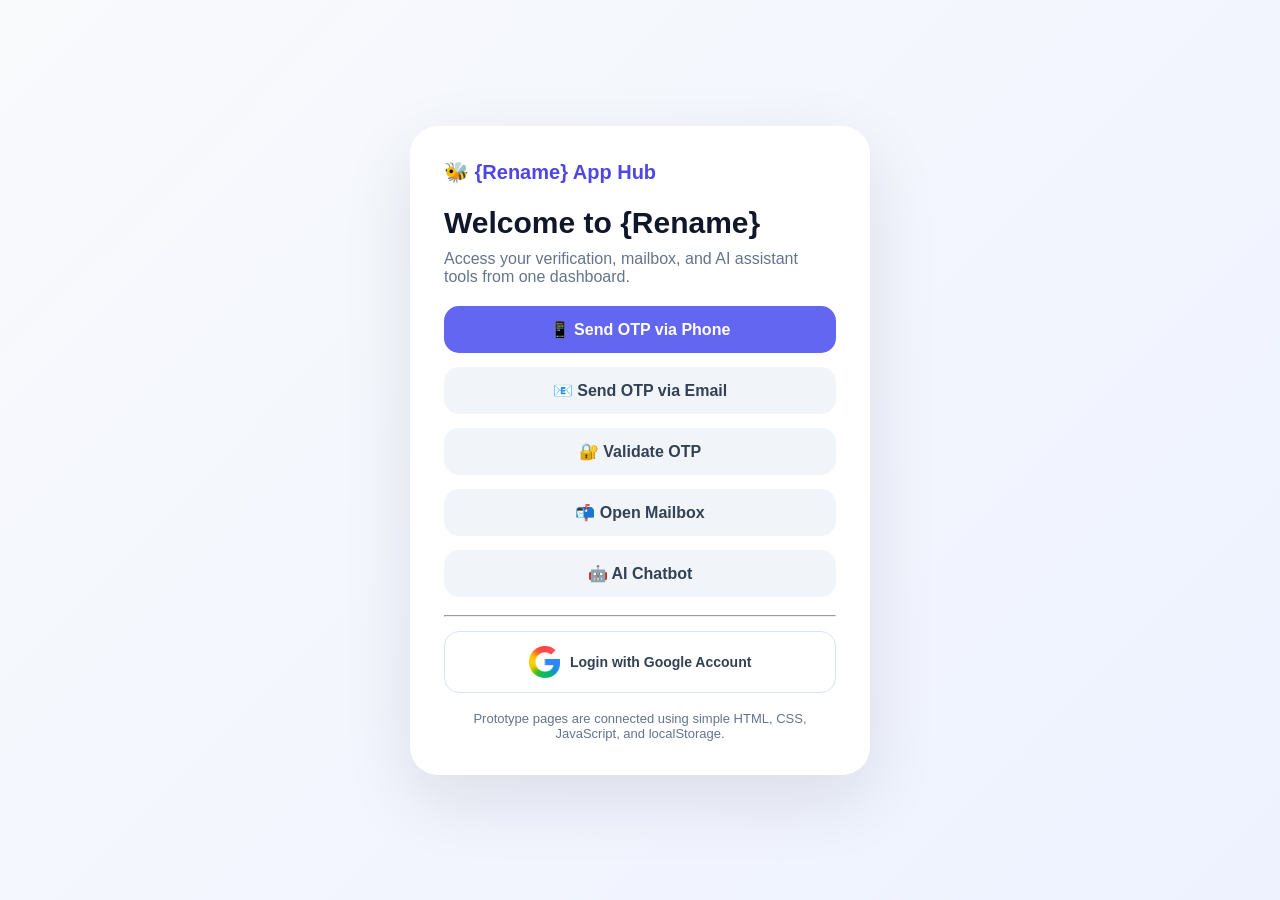
==== index.html @ fc9dcf2e "Version 1.0" ====
<!DOCTYPE html>
<html lang="en">

<head>
    <meta charset="UTF-8">
    <title>{Rename} Apps</title>
    <link rel="preconnect" href="https://fonts.googleapis.com">
    <link rel="preconnect" href="https://fonts.gstatic.com" crossorigin>
    <link rel="stylesheet" href="assets/styles.css">
</head>

<body>

    <div class="center-screen">
        <div class="card">
            <div class="brand">🐝 {Rename} App Hub</div>

            <h1>Welcome to {Rename}</h1>
            <p class="muted">
                Access your verification, mailbox, and AI assistant tools from one dashboard.
            </p>

            <a class="btn primary" href="otp-phone.html">📱 Send OTP via Phone</a>
            <a class="btn light" href="otp-email.html">📧 Send OTP via Email</a>
            <a class="btn light" href="validate-otp.html">🔐 Validate OTP</a>
            <a class="btn light" href="mailbox.html">📬 Open Mailbox</a>
            <a class="btn light" href="ai-chatbot.html">🤖 AI Chatbot</a>

            <br>
            <hr>

            <button class="btn google" onclick="loginWithGoogle()">
                <img src="./assets/Google_Favicon_2025.svg.webp" alt="" height="32">
                Login with Google Account
            </button>

            <p class="note">
                Prototype pages are connected using simple HTML, CSS, JavaScript, and localStorage.
            </p>
        </div>
    </div>

</body>

</html>
---- assets/styles.css ----
* {
  box-sizing: border-box;
  margin: 0;
  padding: 0;
}

body {
  font-family: Poppins, Arial, sans-serif;
  background: linear-gradient(135deg, #f8fafc, #eef2ff);
  color: #0f172a;
  min-height: 100vh;
}

.center-screen {
  min-height: 100vh;
  display: grid;
  place-items: center;
  padding: 24px;
}

.card {
  width: 100%;
  max-width: 460px;
  background: white;
  border-radius: 28px;
  padding: 34px;
  box-shadow: 0 24px 70px rgba(15, 23, 42, 0.1);
}

.brand {
  font-weight: 800;
  font-size: 20px;
  color: #4f46e5;
  margin-bottom: 22px;
}

.brand.white {
  color: white;
}

h1 {
  font-size: 30px;
  margin-bottom: 10px;
}

.muted {
  color: #64748b;
  margin-bottom: 20px;
}

label {
  display: block;
  font-size: 13px;
  font-weight: 700;
  margin: 14px 0 7px;
}

input,
textarea {
  width: 100%;
  padding: 14px;
  border: 1px solid #dbe3ef;
  border-radius: 14px;
  font: inherit;
  outline: none;
}

textarea {
  min-height: 150px;
  resize: vertical;
}

input:focus,
textarea:focus {
  border-color: #6366f1;
  box-shadow: 0 0 0 4px rgba(99, 102, 241, 0.12);
}

.btn {
  display: block;
  width: 100%;
  text-align: center;
  border: none;
  border-radius: 15px;
  padding: 14px;
  margin-top: 14px;
  font-weight: 800;
  text-decoration: none;
  cursor: pointer;
  font-family: inherit;
}

.primary {
  background: #6366f1;
  color: white;
}

.light {
  background: #f1f5f9;
  color: #334155;
}

.link {
  display: block;
  text-align: center;
  margin-top: 18px;
  color: #6366f1;
  text-decoration: none;
  font-weight: 700;
}

.success {
  background: #ecfdf5;
  color: #047857;
  border: 1px solid #bbf7d0;
  padding: 12px;
  border-radius: 14px;
  margin-bottom: 18px;
}

.otp-box {
  display: grid;
  grid-template-columns: repeat(6, 1fr);
  gap: 10px;
}

.otp {
  text-align: center;
  font-size: 22px;
  font-weight: 800;
}

/* Mailbox */
.mailbox {
  min-height: 100vh;
  display: grid;
  grid-template-columns: 260px 1fr;
  background: white;
}

.sidebar {
  background: #0f172a;
  padding: 24px;
  color: white;
}

.compose-btn {
  width: 100%;
  background: #6366f1;
  color: white;
  border: none;
  padding: 14px;
  border-radius: 14px;
  font-weight: 800;
  margin-bottom: 24px;
  cursor: pointer;
}

.menu {
  display: flex;
  justify-content: space-between;
  padding: 13px;
  border-radius: 12px;
  color: #cbd5e1;
  text-decoration: none;
  cursor: pointer;
  margin-bottom: 5px;
}

.menu:hover,
.menu.active {
  background: rgba(255, 255, 255, 0.1);
  color: white;
}

.main {
  display: grid;
  grid-template-rows: auto 1fr;
}

.topbar {
  padding: 24px;
  border-bottom: 1px solid #e2e8f0;
  display: flex;
  justify-content: space-between;
  gap: 20px;
}

.topbar input {
  max-width: 320px;
}

.mail-area {
  display: grid;
  grid-template-columns: 360px 1fr;
}

.mail-list {
  border-right: 1px solid #e2e8f0;
  overflow-y: auto;
}

.mail-item {
  padding: 18px;
  border-bottom: 1px solid #e2e8f0;
  cursor: pointer;
}

.mail-item:hover,
.mail-item.active {
  background: #f8fafc;
}

.mail-item strong {
  display: block;
}

.mail-item small {
  color: #64748b;
}

.preview {
  padding: 34px;
}

.preview h2 {
  margin-bottom: 10px;
}

/* Modal */
.modal {
  position: fixed;
  inset: 0;
  background: rgba(15, 23, 42, 0.55);
  display: none;
  align-items: center;
  justify-content: center;
  padding: 24px;
}

.modal.active {
  display: flex;
}

.modal-card {
  width: 100%;
  max-width: 600px;
  background: white;
  border-radius: 24px;
  padding: 28px;
  position: relative;
}

.close {
  position: absolute;
  top: 18px;
  right: 18px;
  width: 36px;
  height: 36px;
  border-radius: 999px;
  border: none;
  background: #f1f5f9;
  font-size: 22px;
  cursor: pointer;
}

@media (max-width: 850px) {
  .mailbox,
  .mail-area {
    grid-template-columns: 1fr;
  }

  .sidebar {
    display: none;
  }

  .preview {
    display: none;
  }

  .topbar {
    flex-direction: column;
  }
}
/* AI Chatbot Page */
.chatbot-page {
  min-height: 100vh;
  display: grid;
  grid-template-columns: 260px 1fr;
  background: #f8fafc;
}

.chat-main {
  display: grid;
  grid-template-rows: auto 1fr auto auto;
  height: 100vh;
}

.chat-window {
  padding: 28px;
  overflow-y: auto;
}

.chat-message {
  display: flex;
  gap: 12px;
  margin-bottom: 16px;
  align-items: flex-start;
}

.chat-message.user {
  justify-content: flex-end;
}

.chat-message.user .avatar {
  order: 2;
}

.avatar {
  width: 38px;
  height: 38px;
  border-radius: 999px;
  display: grid;
  place-items: center;
  background: #eef2ff;
}

.bubble {
  max-width: 680px;
  padding: 14px 16px;
  border-radius: 18px;
  background: white;
  border: 1px solid #e2e8f0;
  color: #334155;
  line-height: 1.6;
}

.chat-message.user .bubble {
  background: #6366f1;
  color: white;
  border-color: #6366f1;
}

.quick-prompts {
  display: flex;
  gap: 10px;
  padding: 12px 24px;
  border-top: 1px solid #e2e8f0;
  overflow-x: auto;
}

.quick-prompts button {
  border: none;
  background: #eef2ff;
  color: #4f46e5;
  padding: 10px 14px;
  border-radius: 999px;
  font-weight: 700;
  cursor: pointer;
  white-space: nowrap;
}

.chat-input-bar {
  display: flex;
  gap: 12px;
  padding: 18px 24px;
  background: white;
  border-top: 1px solid #e2e8f0;
}

.chat-input-bar input {
  flex: 1;
}

.chat-input-bar button {
  border: none;
  background: #6366f1;
  color: white;
  padding: 0 22px;
  border-radius: 14px;
  font-weight: 800;
  cursor: pointer;
}

@media (max-width: 850px) {
  .chatbot-page {
    grid-template-columns: 1fr;
  }

  .chatbot-page .sidebar {
    display: none;
  }
}
/* Animated Chatbot Only */
.chatbot-only-page {
  min-height: 100vh;
  display: grid;
  place-items: center;
  padding: 24px;
  background:
    radial-gradient(circle at top left, rgba(99,102,241,.22), transparent 35%),
    radial-gradient(circle at bottom right, rgba(34,197,94,.18), transparent 35%),
    #f8fafc;
}

.chat-panel {
  width: 100%;
  max-width: 880px;
  height: 86vh;
  background: rgba(255,255,255,.9);
  border: 1px solid #e2e8f0;
  border-radius: 28px;
  overflow: hidden;
  box-shadow: 0 28px 80px rgba(15,23,42,.12);
  backdrop-filter: blur(16px);
  display: grid;
  grid-template-rows: auto 1fr auto;
}

.chat-header {
  padding: 20px 24px;
  display: flex;
  gap: 14px;
  align-items: center;
  border-bottom: 1px solid #e2e8f0;
  background: rgba(255,255,255,.75);
}

.ai-orb {
  width: 48px;
  height: 48px;
  border-radius: 18px;
  display: grid;
  place-items: center;
  background: #eef2ff;
  animation: pulseOrb 2s infinite ease-in-out;
}

.chat-header h2 {
  margin: 0;
}

.chat-header small {
  color: #16a34a;
  font-weight: 700;
}

.chat-window {
  padding: 24px;
  overflow-y: auto;
  scroll-behavior: smooth;
}

.chat-message {
  display: flex;
  gap: 12px;
  margin-bottom: 16px;
  align-items: flex-end;
  opacity: 0;
  transform: translateY(14px) scale(.98);
  animation: popMessage .28s ease forwards;
}

.chat-message.user {
  justify-content: flex-end;
}

.chat-message.user .avatar {
  order: 2;
}

.avatar {
  width: 38px;
  height: 38px;
  border-radius: 999px;
  display: grid;
  place-items: center;
  background: #eef2ff;
  flex-shrink: 0;
}

.bubble {
  max-width: 680px;
  padding: 14px 16px;
  border-radius: 20px 20px 20px 6px;
  background: white;
  border: 1px solid #e2e8f0;
  color: #334155;
  line-height: 1.6;
  box-shadow: 0 8px 18px rgba(15,23,42,.05);
}

.chat-message.user .bubble {
  background: #6366f1;
  color: white;
  border-color: #6366f1;
  border-radius: 20px 20px 6px 20px;
}

.chat-input-bar {
  display: flex;
  gap: 12px;
  padding: 18px;
  background: white;
  border-top: 1px solid #e2e8f0;
}

.chat-input-bar input {
  flex: 1;
}

.chat-input-bar button {
  border: none;
  background: #6366f1;
  color: white;
  padding: 0 22px;
  border-radius: 14px;
  font-weight: 800;
  cursor: pointer;
  transition: .2s ease;
}

.chat-input-bar button:hover {
  transform: translateY(-2px);
  box-shadow: 0 10px 24px rgba(99,102,241,.25);
}

.typing {
  display: inline-flex;
  gap: 4px;
  align-items: center;
}

.typing span {
  width: 7px;
  height: 7px;
  background: #94a3b8;
  border-radius: 50%;
  animation: typingBounce 1s infinite ease-in-out;
}

.typing span:nth-child(2) {
  animation-delay: .15s;
}

.typing span:nth-child(3) {
  animation-delay: .3s;
}

@keyframes popMessage {
  to {
    opacity: 1;
    transform: translateY(0) scale(1);
  }
}

@keyframes typingBounce {
  0%, 80%, 100% {
    transform: translateY(0);
    opacity: .4;
  }
  40% {
    transform: translateY(-5px);
    opacity: 1;
  }
}

@keyframes pulseOrb {
  0%, 100% {
    transform: scale(1);
    box-shadow: 0 0 0 rgba(99,102,241,0);
  }
  50% {
    transform: scale(1.05);
    box-shadow: 0 0 28px rgba(99,102,241,.35);
  }
}

@media (max-width: 700px) {
  .chatbot-only-page {
    padding: 0;
  }

  .chat-panel {
    height: 100vh;
    border-radius: 0;
  }

  .bubble {
    max-width: 78vw;
  }
}

.note {
  margin-top: 18px;
  font-size: 13px;
  color: #64748b;
  text-align: center;
}


.google {
  background: #ffffff;
  color: #334155;
  border: 1px solid #dbe3ef;
  display: flex;
  align-items: center;
  justify-content: center;
  gap: 10px;
  font-size: 14px;
}

.google span {
  width: 26px;
  height: 26px;
  border-radius: 999px;
  display: grid;
  place-items: center;
  background: #f1f5f9;
  color: #4285f4;
  font-weight: 900;
}
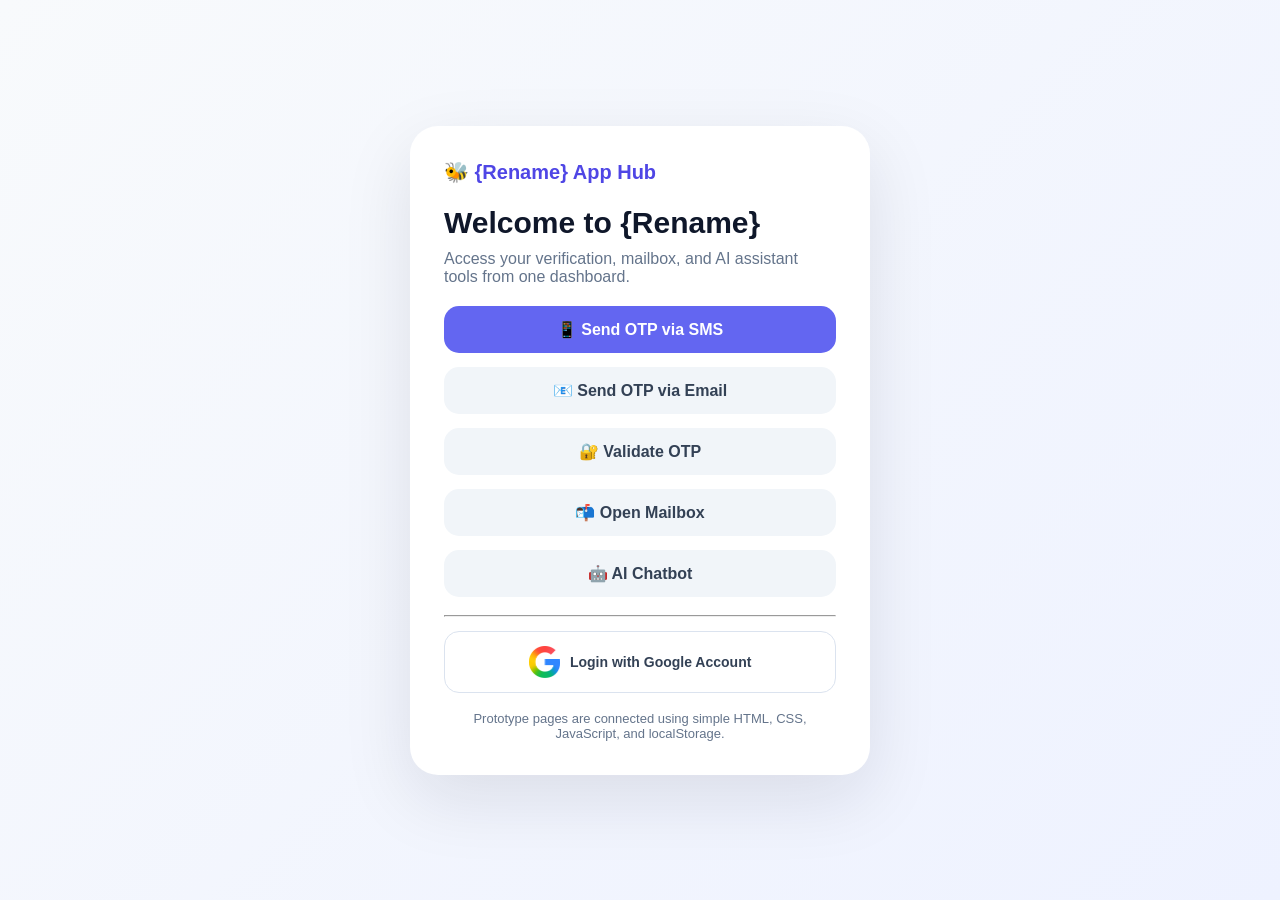
==== commit 46bd5308: "Version 1.1" ====
--- a/index.html
+++ b/index.html
@@ -20,7 +20,7 @@
                 Access your verification, mailbox, and AI assistant tools from one dashboard.
             </p>
 
-            <a class="btn primary" href="otp-phone.html">📱 Send OTP via Phone</a>
+            <a class="btn primary" href="otp-phone.html">📱 Send OTP via SMS</a>
             <a class="btn light" href="otp-email.html">📧 Send OTP via Email</a>
             <a class="btn light" href="validate-otp.html">🔐 Validate OTP</a>
             <a class="btn light" href="mailbox.html">📬 Open Mailbox</a>
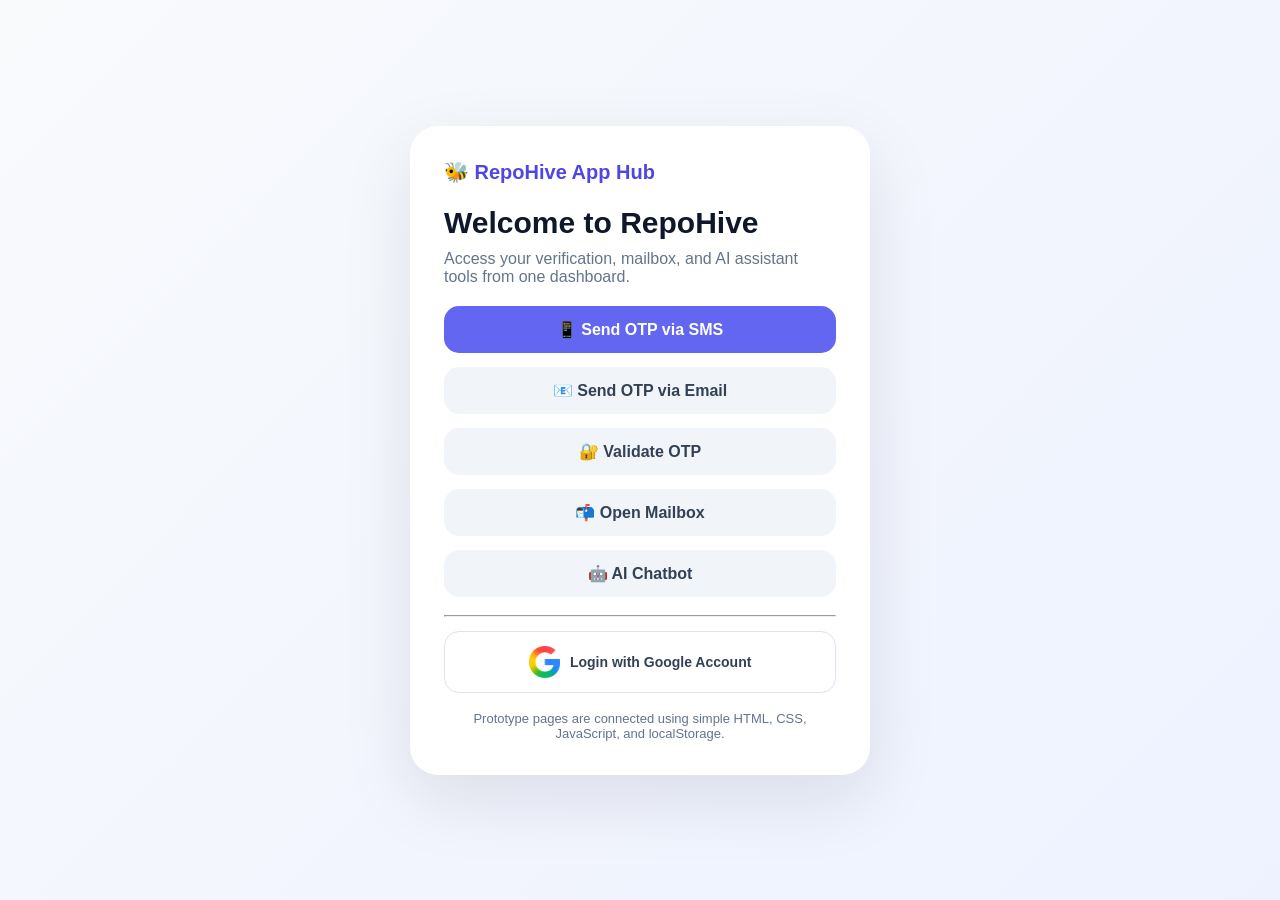
==== commit ed5dcab7: "Update index.html" ====
--- a/index.html
+++ b/index.html
@@ -3,7 +3,7 @@
 
 <head>
     <meta charset="UTF-8">
-    <title>{Rename} Apps</title>
+    <title>RepoHive Apps</title>
     <link rel="preconnect" href="https://fonts.googleapis.com">
     <link rel="preconnect" href="https://fonts.gstatic.com" crossorigin>
     <link rel="stylesheet" href="assets/styles.css">
@@ -13,9 +13,9 @@
 
     <div class="center-screen">
         <div class="card">
-            <div class="brand">🐝 {Rename} App Hub</div>
+            <div class="brand">🐝 RepoHive App Hub</div>
 
-            <h1>Welcome to {Rename}</h1>
+            <h1>Welcome to RepoHive</h1>
             <p class="muted">
                 Access your verification, mailbox, and AI assistant tools from one dashboard.
             </p>
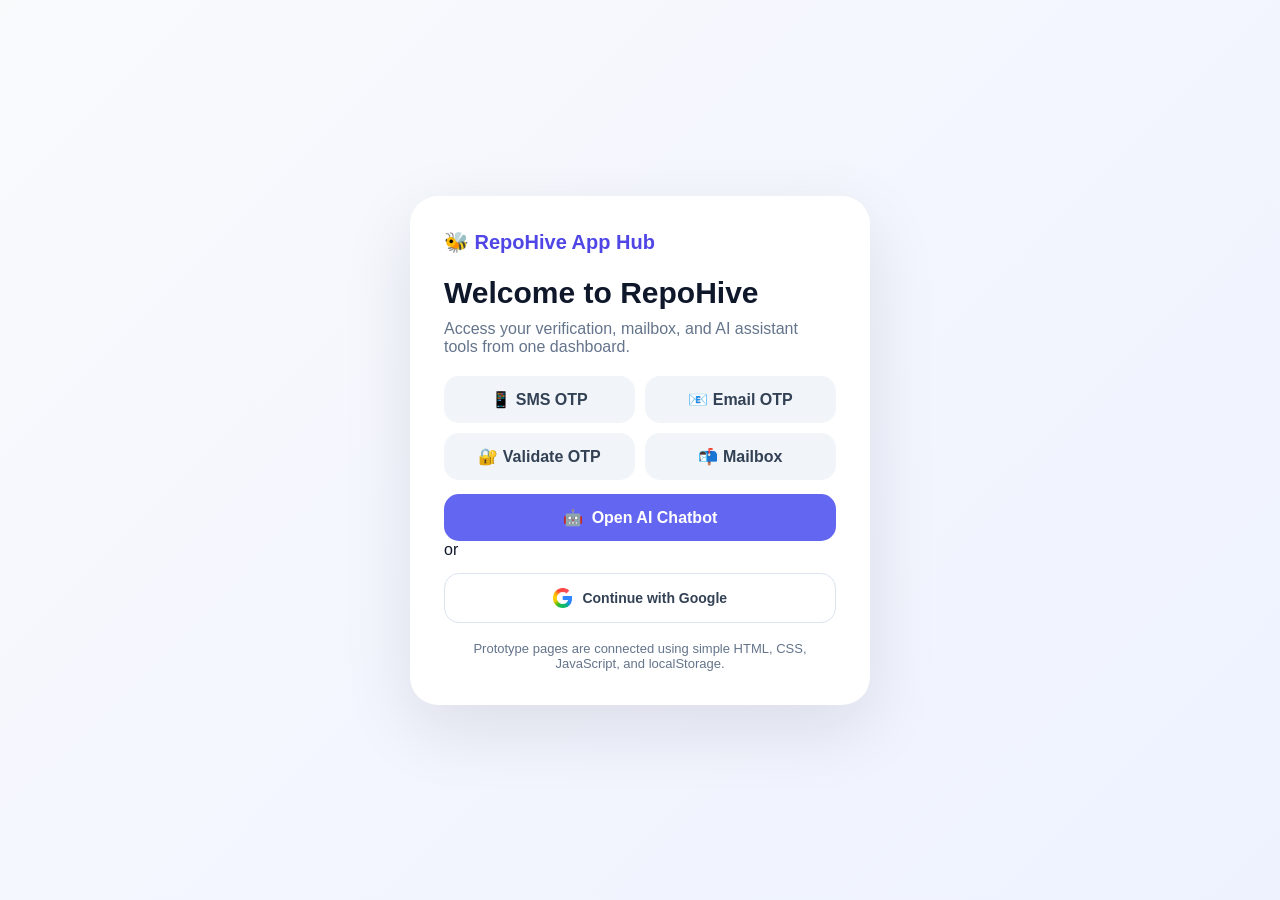
==== commit 4da4744d: "Update index.html" ====
--- a/index.html
+++ b/index.html
@@ -1,45 +1,50 @@
 <!DOCTYPE html>
 <html lang="en">
-
 <head>
-    <meta charset="UTF-8">
-    <title>RepoHive Apps</title>
-    <link rel="preconnect" href="https://fonts.googleapis.com">
-    <link rel="preconnect" href="https://fonts.gstatic.com" crossorigin>
-    <link rel="stylesheet" href="assets/styles.css">
+  <meta charset="UTF-8">
+  <meta name="viewport" content="width=device-width, initial-scale=1.0">
+  <title>RepoHive — App Hub</title>
+  <link rel="preconnect" href="https://fonts.googleapis.com">
+  <link rel="preconnect" href="https://fonts.gstatic.com" crossorigin>
+  <link href="https://fonts.googleapis.com/css2?family=DM+Sans:ital,wght@0,300;0,400;0,500;0,700;1,400&family=Syne:wght@700;800&display=swap" rel="stylesheet">
+  <link rel="stylesheet" href="assets/styles.css">
 </head>
-
 <body>
 
-    <div class="center-screen">
-        <div class="card">
-            <div class="brand">🐝 RepoHive App Hub</div>
+  <div class="center-screen">
+    <div class="card">
+      <div class="brand">🐝 RepoHive App Hub</div>
 
-            <h1>Welcome to RepoHive</h1>
-            <p class="muted">
-                Access your verification, mailbox, and AI assistant tools from one dashboard.
-            </p>
+      <h1>Welcome to RepoHive</h1>
+      <p class="muted">
+        Access your verification, mailbox, and AI assistant tools from one dashboard.
+      </p>
 
-            <a class="btn primary" href="otp-phone.html">📱 Send OTP via SMS</a>
-            <a class="btn light" href="otp-email.html">📧 Send OTP via Email</a>
-            <a class="btn light" href="validate-otp.html">🔐 Validate OTP</a>
-            <a class="btn light" href="mailbox.html">📬 Open Mailbox</a>
-            <a class="btn light" href="ai-chatbot.html">🤖 AI Chatbot</a>
+      <div style="display:grid;grid-template-columns:1fr 1fr;gap:10px;margin-top:4px;">
+        <a class="btn light" href="otp-phone.html" style="margin-top:0;">📱 SMS OTP</a>
+        <a class="btn light" href="otp-email.html" style="margin-top:0;">📧 Email OTP</a>
+        <a class="btn light" href="validate-otp.html" style="margin-top:0;">🔐 Validate OTP</a>
+        <a class="btn light" href="mailbox.html" style="margin-top:0;">📬 Mailbox</a>
+        
+      </div>
 
-            <br>
-            <hr>
+        <a class="btn primary" href="ai-chatbot.html">🤖 &nbsp;Open AI Chatbot</a>
+        
+      <div class="divider">or</div>
 
-            <button class="btn google" onclick="loginWithGoogle()">
-                <img src="./assets/Google_Favicon_2025.svg.webp" alt="" height="32">
-                Login with Google Account
-            </button>
 
-            <p class="note">
-                Prototype pages are connected using simple HTML, CSS, JavaScript, and localStorage.
-            </p>
-        </div>
+      <button class="btn google" onclick="loginWithGoogle()">
+        <img src="./assets/Google_Favicon_2025.svg.webp" alt="Google" height="20">
+        Continue with Google
+      </button>
+
+      <p class="note">
+        Prototype pages are connected using simple HTML, CSS, JavaScript, and localStorage.
+      </p>
     </div>
+  </div>
+
+  <script src="assets/app.js"></script>
 
 </body>
-
 </html>
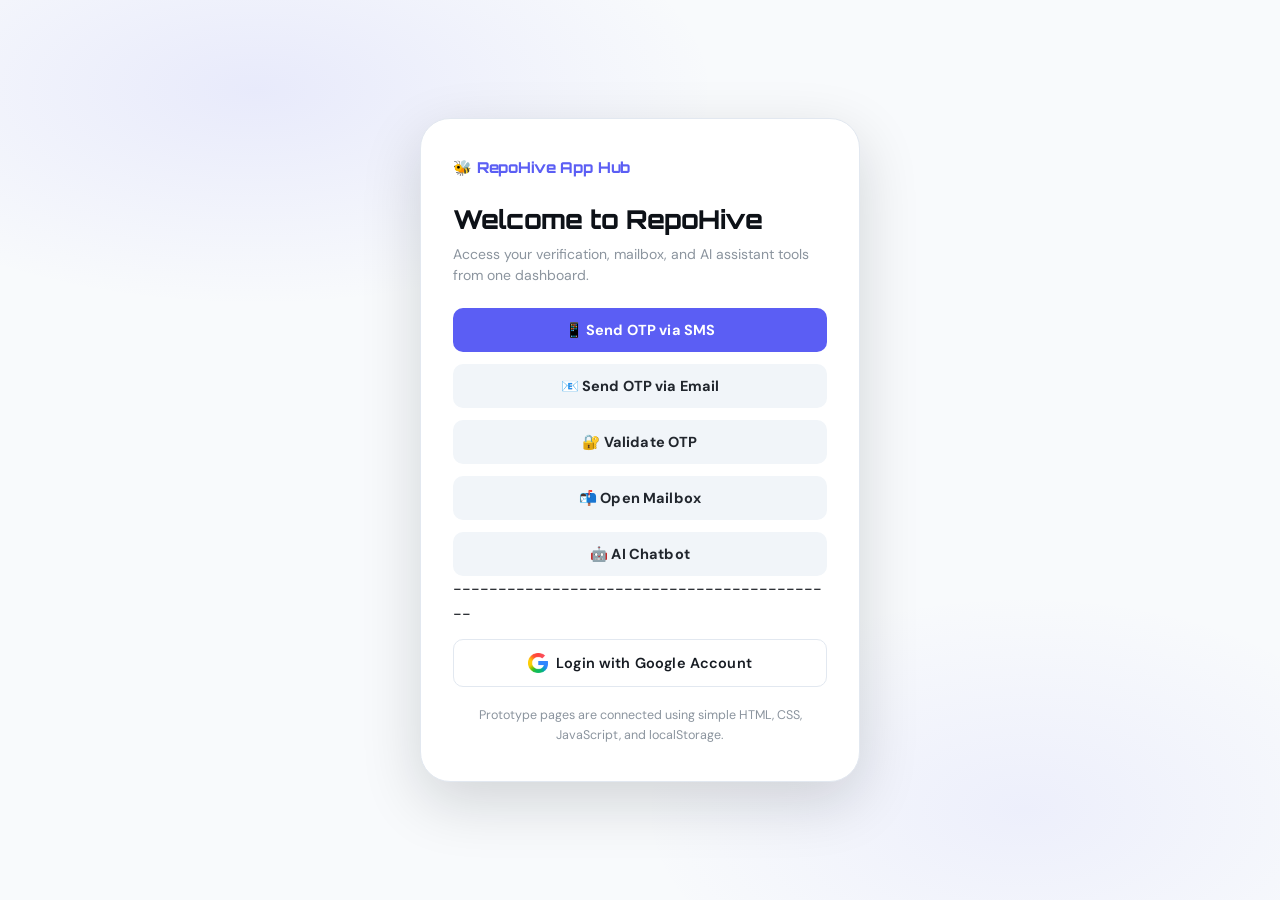
==== commit 18c41fd8: "Refactor OTP buttons and update Google login text Updated button texts and removed unnecessary grid " ====
--- a/index.html
+++ b/index.html
@@ -6,6 +6,7 @@
   <title>RepoHive — App Hub</title>
   <link rel="preconnect" href="https://fonts.googleapis.com">
   <link rel="preconnect" href="https://fonts.gstatic.com" crossorigin>
+  <link href="https://fonts.googleapis.com/css2?family=Orbitron:wght@400;500;700;800&display=swap" rel="stylesheet">
   <link href="https://fonts.googleapis.com/css2?family=DM+Sans:ital,wght@0,300;0,400;0,500;0,700;1,400&family=Syne:wght@700;800&display=swap" rel="stylesheet">
   <link rel="stylesheet" href="assets/styles.css">
 </head>
@@ -20,22 +21,17 @@
         Access your verification, mailbox, and AI assistant tools from one dashboard.
       </p>
 
-      <div style="display:grid;grid-template-columns:1fr 1fr;gap:10px;margin-top:4px;">
-        <a class="btn light" href="otp-phone.html" style="margin-top:0;">📱 SMS OTP</a>
-        <a class="btn light" href="otp-email.html" style="margin-top:0;">📧 Email OTP</a>
-        <a class="btn light" href="validate-otp.html" style="margin-top:0;">🔐 Validate OTP</a>
-        <a class="btn light" href="mailbox.html" style="margin-top:0;">📬 Mailbox</a>
-        
-      </div>
+      <a class="btn primary" href="otp-phone.html">📱 Send OTP via SMS</a>
+      <a class="btn light" href="otp-email.html">📧 Send OTP via Email</a>
+      <a class="btn light" href="validate-otp.html">🔐 Validate OTP</a>
+      <a class="btn light" href="mailbox.html">📬 Open Mailbox</a>
+      <a class="btn light" href="ai-chatbot.html">🤖 AI Chatbot</a>
 
-        <a class="btn primary" href="ai-chatbot.html">🤖 &nbsp;Open AI Chatbot</a>
-        
-      <div class="divider">or</div>
-
+      <div class="divider">-------------------------------------------</div>
 
       <button class="btn google" onclick="loginWithGoogle()">
         <img src="./assets/Google_Favicon_2025.svg.webp" alt="Google" height="20">
-        Continue with Google
+        Login with Google Account
       </button>
 
       <p class="note">
--- a/assets/styles.css
+++ b/assets/styles.css
@@ -1,622 +1,673 @@
-* {
-  box-sizing: border-box;
-  margin: 0;
-  padding: 0;
-}
+/* ===== RESET & BASE ===== */
+*, *::before, *::after { box-sizing: border-box; margin: 0; padding: 0; }
+
+:root {
+  --indigo: #5b5ef4;
+  --indigo-dark: #4244d4;
+  --indigo-soft: #eef0ff;
+  --indigo-muted: #c7c9fd;
+  --slate-900: #0d1117;
+  --slate-800: #161b22;
+  --slate-700: #21262d;
+  --slate-600: #30363d;
+  --slate-400: #8b949e;
+  --slate-200: #e2e8f0;
+  --slate-100: #f1f5f9;
+  --slate-50: #f8fafc;
+  --green: #16a34a;
+  --green-soft: #dcfce7;
+  --red: #dc2626;
+  --red-soft: #fee2e2;
+  --amber: #d97706;
+  --white: #ffffff;
+  --radius-sm: 10px;
+  --radius: 16px;
+  --radius-lg: 22px;
+  --radius-xl: 30px;
+  --shadow-sm: 0 2px 8px rgba(13,17,23,.08);
+  --shadow: 0 8px 28px rgba(13,17,23,.12);
+  --shadow-lg: 0 20px 60px rgba(13,17,23,.16);
+  --font-display: 'Syne', sans-serif;
+  --font-body: 'DM Sans', sans-serif;
+  --font-orbitron: "Orbitron", sans-serif;
+  --transition: .18s cubic-bezier(.4,0,.2,1);
+}
+
+html { scroll-behavior: smooth; }
 
 body {
-  font-family: Poppins, Arial, sans-serif;
-  background: linear-gradient(135deg, #f8fafc, #eef2ff);
-  color: #0f172a;
+  font-family: var(--font-body);
+  background: var(--slate-50);
+  color: var(--slate-900);
   min-height: 100vh;
-}
-
+  line-height: 1.6;
+  overflow-x: hidden;
+}
+
+/* ===== SHARED LAYOUT ===== */
 .center-screen {
   min-height: 100vh;
-  display: grid;
-  place-items: center;
+  display: flex;
+  align-items: center;
+  justify-content: center;
   padding: 24px;
+  background:
+    radial-gradient(ellipse 60% 40% at 20% 10%, rgba(91,94,244,.10) 0%, transparent 60%),
+    radial-gradient(ellipse 50% 40% at 80% 90%, rgba(91,94,244,.07) 0%, transparent 60%),
+    var(--slate-50);
 }
 
 .card {
   width: 100%;
-  max-width: 460px;
-  background: white;
-  border-radius: 28px;
-  padding: 34px;
-  box-shadow: 0 24px 70px rgba(15, 23, 42, 0.1);
-}
-
+  max-width: 440px;
+  background: var(--white);
+  border-radius: var(--radius-xl);
+  padding: 36px 32px;
+  box-shadow: var(--shadow-lg);
+  border: 1px solid var(--slate-200);
+  animation: fadeUp .3s ease forwards;
+}
+
+@keyframes fadeUp {
+  from { opacity: 0; transform: translateY(18px); }
+  to   { opacity: 1; transform: translateY(0); }
+}
+
+/* ===== BRAND ===== */
 .brand {
+  display: inline-flex;
+  align-items: center;
+  gap: 8px;
+  font-family: var(--font-orbitron);
   font-weight: 800;
-  font-size: 20px;
-  color: #4f46e5;
+  font-size: 15px;
+  color: var(--indigo);
+  margin-bottom: 24px;
+  letter-spacing: -.01em;
+}
+.brand.white { color: #818cf8; }
+
+/* ===== TYPOGRAPHY ===== */
+h1 {
+  font-family: var(--font-orbitron);
+  font-size: 26px;
+  font-weight: 800;
+  letter-spacing: -.02em;
+  line-height: 1.2;
+  margin-bottom: 8px;
+  color: var(--slate-900);
+}
+
+h2 {
+  font-family: var(--font-orbitron);
+  font-weight: 800;
+  letter-spacing: -.01em;
+}
+
+.muted {
+  font-size: 14px;
+  color: var(--slate-400);
   margin-bottom: 22px;
-}
-
-.brand.white {
-  color: white;
-}
-
-h1 {
-  font-size: 30px;
-  margin-bottom: 10px;
-}
-
-.muted {
-  color: #64748b;
-  margin-bottom: 20px;
+  line-height: 1.5;
 }
 
 label {
   display: block;
-  font-size: 13px;
+  font-size: 12.5px;
   font-weight: 700;
-  margin: 14px 0 7px;
-}
-
-input,
-textarea {
+  letter-spacing: .04em;
+  text-transform: uppercase;
+  color: var(--slate-600);
+  margin-bottom: 6px;
+  margin-top: 16px;
+}
+
+/* ===== INPUTS ===== */
+input, textarea {
   width: 100%;
-  padding: 14px;
-  border: 1px solid #dbe3ef;
-  border-radius: 14px;
-  font: inherit;
+  padding: 12px 16px;
+  border: 1.5px solid var(--slate-200);
+  border-radius: var(--radius-sm);
+  font: 15px var(--font-body);
+  color: var(--slate-900);
+  background: var(--white);
   outline: none;
-}
-
-textarea {
-  min-height: 150px;
-  resize: vertical;
-}
-
-input:focus,
-textarea:focus {
-  border-color: #6366f1;
-  box-shadow: 0 0 0 4px rgba(99, 102, 241, 0.12);
-}
-
+  transition: border-color var(--transition), box-shadow var(--transition);
+}
+
+input:focus, textarea:focus {
+  border-color: var(--indigo);
+  box-shadow: 0 0 0 3px rgba(91,94,244,.14);
+}
+
+textarea { min-height: 130px; resize: vertical; }
+
+/* ===== BUTTONS ===== */
 .btn {
-  display: block;
+  display: flex;
+  align-items: center;
+  justify-content: center;
+  gap: 8px;
   width: 100%;
-  text-align: center;
+  padding: 13px 20px;
   border: none;
-  border-radius: 15px;
-  padding: 14px;
-  margin-top: 14px;
-  font-weight: 800;
+  border-radius: var(--radius-sm);
+  font: 700 14.5px var(--font-body);
+  cursor: pointer;
   text-decoration: none;
-  cursor: pointer;
-  font-family: inherit;
-}
-
-.primary {
-  background: #6366f1;
-  color: white;
-}
-
-.light {
-  background: #f1f5f9;
-  color: #334155;
-}
+  transition: all var(--transition);
+  margin-top: 12px;
+  letter-spacing: .01em;
+}
+
+.btn.primary {
+  background: var(--indigo);
+  color: var(--white);
+}
+.btn.primary:hover {
+  background: var(--indigo-dark);
+  transform: translateY(-1px);
+  box-shadow: 0 6px 20px rgba(91,94,244,.3);
+}
+.btn.primary:active { transform: translateY(0); }
+
+.btn.light {
+  background: var(--slate-100);
+  color: var(--slate-700);
+}
+.btn.light:hover { background: var(--slate-200); }
+
+.btn.google {
+  background: var(--white);
+  color: var(--slate-800);
+  border: 1.5px solid var(--slate-200);
+  font-weight: 600;
+}
+.btn.google:hover { background: var(--slate-50); border-color: var(--slate-400); }
+.btn.google img { width: 20px; height: 20px; }
+.btn.google span { display: none; }
 
 .link {
   display: block;
   text-align: center;
+  margin-top: 16px;
+  color: var(--indigo);
+  font-weight: 700;
+  font-size: 14px;
+  text-decoration: none;
+  cursor: pointer;
+  transition: opacity var(--transition);
+}
+.link:hover { opacity: .75; }
+
+/* ===== FEEDBACK STATES ===== */
+.success {
+  padding: 11px 14px;
+  border-radius: var(--radius-sm);
+  font-size: 13.5px;
+  font-weight: 600;
+  margin-bottom: 16px;
+  background: var(--green-soft);
+  color: var(--green);
+  border: 1px solid #bbf7d0;
+}
+
+#message {
+  margin-top: 12px;
+  font-size: 13.5px;
+  font-weight: 600;
+  border-radius: var(--radius-sm);
+  padding: 10px 14px;
+}
+#message.ok { background: var(--green-soft); color: var(--green); border: 1px solid #bbf7d0; }
+#message.err { background: var(--red-soft); color: var(--red); border: 1px solid #fecaca; }
+
+/* Prototype note banner */
+.prototype-note {
+  display: flex;
+  align-items: center;
+  gap: 8px;
+  padding: 10px 14px;
+  background: #fffbeb;
+  border: 1px solid #fde68a;
+  border-radius: var(--radius-sm);
+  font-size: 13px;
+  color: var(--amber);
+  margin-bottom: 16px;
+}
+
+/* ===== NOTE ===== */
+.note {
   margin-top: 18px;
-  color: #6366f1;
-  text-decoration: none;
-  font-weight: 700;
-}
-
-.success {
-  background: #ecfdf5;
-  color: #047857;
-  border: 1px solid #bbf7d0;
-  padding: 12px;
-  border-radius: 14px;
-  margin-bottom: 18px;
-}
-
+  font-size: 12.5px;
+  color: var(--slate-400);
+  text-align: center;
+}
+
+/* ===== OTP ===== */
 .otp-box {
   display: grid;
   grid-template-columns: repeat(6, 1fr);
-  gap: 10px;
+  gap: 8px;
+  margin-top: 6px;
 }
 
 .otp {
   text-align: center;
   font-size: 22px;
   font-weight: 800;
-}
-
-/* Mailbox */
+  font-family: var(--font-display);
+  padding: 12px 4px;
+  color: var(--indigo);
+  border: 1.5px solid var(--slate-200);
+  border-radius: var(--radius-sm);
+  transition: all var(--transition);
+}
+.otp:focus {
+  border-color: var(--indigo);
+  background: var(--indigo-soft);
+  box-shadow: 0 0 0 3px rgba(91,94,244,.14);
+}
+
+/* ===== MAILBOX ===== */
 .mailbox {
   min-height: 100vh;
   display: grid;
-  grid-template-columns: 260px 1fr;
-  background: white;
+  grid-template-columns: 240px 1fr;
+  background: var(--white);
 }
 
 .sidebar {
-  background: #0f172a;
-  padding: 24px;
-  color: white;
+  background: var(--slate-900);
+  padding: 24px 16px;
+  color: var(--white);
+  display: flex;
+  flex-direction: column;
+  gap: 4px;
+  position: sticky;
+  top: 0;
+  height: 100vh;
+  overflow-y: auto;
 }
 
 .compose-btn {
   width: 100%;
-  background: #6366f1;
-  color: white;
+  background: var(--indigo);
+  color: var(--white);
   border: none;
-  padding: 14px;
-  border-radius: 14px;
-  font-weight: 800;
-  margin-bottom: 24px;
-  cursor: pointer;
-}
+  padding: 12px;
+  border-radius: var(--radius-sm);
+  font: 700 13.5px var(--font-body);
+  cursor: pointer;
+  margin-bottom: 20px;
+  transition: all var(--transition);
+  display: flex;
+  align-items: center;
+  justify-content: center;
+  gap: 6px;
+}
+.compose-btn:hover { background: var(--indigo-dark); }
 
 .menu {
   display: flex;
+  align-items: center;
   justify-content: space-between;
-  padding: 13px;
-  border-radius: 12px;
-  color: #cbd5e1;
+  padding: 10px 12px;
+  border-radius: var(--radius-sm);
+  color: #94a3b8;
+  cursor: pointer;
+  font-size: 13.5px;
+  font-weight: 600;
+  transition: all var(--transition);
   text-decoration: none;
-  cursor: pointer;
-  margin-bottom: 5px;
-}
-
-.menu:hover,
-.menu.active {
-  background: rgba(255, 255, 255, 0.1);
-  color: white;
+  margin-bottom: 2px;
+}
+.menu:hover, .menu.active {
+  background: rgba(255,255,255,.1);
+  color: var(--white);
+}
+.menu span {
+  background: rgba(255,255,255,.15);
+  padding: 2px 7px;
+  border-radius: 999px;
+  font-size: 11px;
 }
 
 .main {
   display: grid;
-  grid-template-rows: auto 1fr;
+  grid-template-rows: 64px 1fr;
 }
 
 .topbar {
-  padding: 24px;
-  border-bottom: 1px solid #e2e8f0;
-  display: flex;
-  justify-content: space-between;
-  gap: 20px;
-}
+  padding: 0 24px;
+  border-bottom: 1px solid var(--slate-200);
+  display: flex;
+  align-items: center;
+  gap: 16px;
+  background: var(--white);
+  position: sticky;
+  top: 0;
+  z-index: 10;
+}
+
+.topbar h2 { font-size: 16px; flex: 0 0 auto; }
 
 .topbar input {
-  max-width: 320px;
+  max-width: 280px;
+  margin: 0;
+  padding: 9px 14px;
+  font-size: 13.5px;
+}
+
+.topbar small {
+  font-size: 12px;
+  color: var(--slate-400);
 }
 
 .mail-area {
   display: grid;
-  grid-template-columns: 360px 1fr;
+  grid-template-columns: 320px 1fr;
+  height: calc(100vh - 64px);
 }
 
 .mail-list {
-  border-right: 1px solid #e2e8f0;
+  border-right: 1px solid var(--slate-200);
   overflow-y: auto;
 }
 
 .mail-item {
-  padding: 18px;
-  border-bottom: 1px solid #e2e8f0;
-  cursor: pointer;
-}
-
-.mail-item:hover,
+  padding: 16px 20px;
+  border-bottom: 1px solid var(--slate-100);
+  cursor: pointer;
+  transition: background var(--transition);
+}
+.mail-item:hover { background: var(--slate-50); }
 .mail-item.active {
-  background: #f8fafc;
-}
+  background: var(--indigo-soft);
+  border-left: 3px solid var(--indigo);
+}
+.mail-item.active strong { color: var(--indigo); }
 
 .mail-item strong {
   display: block;
-}
-
-.mail-item small {
-  color: #64748b;
-}
+  font-weight: 700;
+  font-size: 13.5px;
+  margin-bottom: 3px;
+  color: var(--slate-900);
+  white-space: nowrap;
+  overflow: hidden;
+  text-overflow: ellipsis;
+}
+.mail-item small { font-size: 12px; color: var(--slate-400); }
 
 .preview {
-  padding: 34px;
-}
-
-.preview h2 {
-  margin-bottom: 10px;
-}
-
-/* Modal */
+  padding: 32px 36px;
+  overflow-y: auto;
+}
+.preview h2 { font-size: 20px; margin-bottom: 8px; }
+.preview .muted { margin-bottom: 22px; }
+#previewBody { font-size: 14.5px; line-height: 1.8; color: var(--slate-700); }
+
+/* ===== MODAL ===== */
 .modal {
   position: fixed;
   inset: 0;
-  background: rgba(15, 23, 42, 0.55);
+  background: rgba(13,17,23,.5);
   display: none;
   align-items: center;
   justify-content: center;
   padding: 24px;
-}
-
-.modal.active {
-  display: flex;
-}
+  z-index: 100;
+  backdrop-filter: blur(4px);
+}
+.modal.active { display: flex; }
 
 .modal-card {
   width: 100%;
-  max-width: 600px;
-  background: white;
-  border-radius: 24px;
+  max-width: 580px;
+  background: var(--white);
+  border-radius: var(--radius-lg);
   padding: 28px;
+  box-shadow: var(--shadow-lg);
   position: relative;
-}
+  animation: fadeUp .2s ease forwards;
+}
+.modal-card h2 { font-size: 18px; margin-bottom: 4px; }
 
 .close {
   position: absolute;
-  top: 18px;
-  right: 18px;
-  width: 36px;
-  height: 36px;
-  border-radius: 999px;
+  top: 16px;
+  right: 16px;
+  width: 34px;
+  height: 34px;
+  border-radius: 50%;
   border: none;
-  background: #f1f5f9;
-  font-size: 22px;
-  cursor: pointer;
-}
-
-@media (max-width: 850px) {
-  .mailbox,
-  .mail-area {
-    grid-template-columns: 1fr;
-  }
-
-  .sidebar {
-    display: none;
-  }
-
-  .preview {
-    display: none;
-  }
-
-  .topbar {
-    flex-direction: column;
-  }
-}
-/* AI Chatbot Page */
-.chatbot-page {
+  background: var(--slate-100);
+  font-size: 18px;
+  cursor: pointer;
+  transition: background var(--transition);
+  display: flex;
+  align-items: center;
+  justify-content: center;
+  line-height: 1;
+}
+.close:hover { background: var(--slate-200); }
+
+/* ===== CHATBOT PAGE ===== */
+.chatbot-only-page {
   min-height: 100vh;
-  display: grid;
-  grid-template-columns: 260px 1fr;
-  background: #f8fafc;
-}
-
-.chat-main {
-  display: grid;
-  grid-template-rows: auto 1fr auto auto;
-  height: 100vh;
-}
-
-.chat-window {
-  padding: 28px;
-  overflow-y: auto;
-}
-
-.chat-message {
-  display: flex;
-  gap: 12px;
-  margin-bottom: 16px;
-  align-items: flex-start;
-}
-
-.chat-message.user {
-  justify-content: flex-end;
-}
-
-.chat-message.user .avatar {
-  order: 2;
-}
-
-.avatar {
-  width: 38px;
-  height: 38px;
-  border-radius: 999px;
+  display: flex;
+  align-items: stretch;
+  justify-content: center;
+  padding: 24px;
+  background:
+    radial-gradient(ellipse 50% 50% at 0% 0%, rgba(91,94,244,.12), transparent 55%),
+    radial-gradient(ellipse 40% 40% at 100% 100%, rgba(22,163,74,.08), transparent 55%),
+    var(--slate-50);
+}
+
+.chat-panel {
+  width: 100%;
+  max-width: 860px;
+  display: flex;
+  flex-direction: column;
+  background: rgba(255,255,255,.9);
+  border: 1px solid var(--slate-200);
+  border-radius: var(--radius-lg);
+  overflow: hidden;
+  box-shadow: var(--shadow-lg);
+  backdrop-filter: blur(16px);
+}
+
+.chat-header {
+  padding: 16px 24px;
+  display: flex;
+  align-items: center;
+  gap: 14px;
+  border-bottom: 1px solid var(--slate-200);
+  background: rgba(255,255,255,.85);
+  backdrop-filter: blur(12px);
+}
+
+.ai-orb {
+  width: 44px;
+  height: 44px;
+  border-radius: 14px;
+  background: var(--indigo-soft);
   display: grid;
   place-items: center;
-  background: #eef2ff;
+  font-size: 22px;
+  flex-shrink: 0;
+  animation: pulseOrb 2.5s infinite ease-in-out;
+}
+
+@keyframes pulseOrb {
+  0%, 100% { box-shadow: 0 0 0 0 rgba(91,94,244,0); }
+  50% { box-shadow: 0 0 0 8px rgba(91,94,244,.12); }
+}
+
+.chat-header h2 { font-size: 15px; margin: 0; }
+.chat-header small { font-size: 12px; color: var(--green); font-weight: 700; display: block; }
+
+.chat-header a {
+  margin-left: auto;
+  padding: 8px 14px;
+  border: 1.5px solid var(--slate-200);
+  border-radius: 999px;
+  background: var(--white);
+  font: 700 12px var(--font-body);
+  color: var(--slate-600);
+  text-decoration: none;
+  transition: all var(--transition);
+  white-space: nowrap;
+}
+.chat-header a:hover { border-color: var(--indigo); color: var(--indigo); }
+
+.chat-window {
+  flex: 1;
+  padding: 28px 24px;
+  overflow-y: auto;
+  display: flex;
+  flex-direction: column;
+  gap: 16px;
+  scroll-behavior: smooth;
+  min-height: 300px;
+}
+
+.chat-message {
+  display: flex;
+  gap: 10px;
+  align-items: flex-end;
+  max-width: 720px;
+  opacity: 0;
+  transform: translateY(10px) scale(.98);
+  animation: popMsg .25s ease forwards;
+}
+
+@keyframes popMsg {
+  to { opacity: 1; transform: translateY(0) scale(1); }
+}
+
+.chat-message.user {
+  align-self: flex-end;
+  flex-direction: row-reverse;
+}
+
+.avatar {
+  width: 34px;
+  height: 34px;
+  border-radius: 50%;
+  background: var(--indigo-soft);
+  display: grid;
+  place-items: center;
+  font-size: 16px;
+  flex-shrink: 0;
 }
 
 .bubble {
-  max-width: 680px;
-  padding: 14px 16px;
-  border-radius: 18px;
-  background: white;
-  border: 1px solid #e2e8f0;
-  color: #334155;
-  line-height: 1.6;
+  padding: 12px 16px;
+  border-radius: 20px 20px 20px 6px;
+  background: var(--white);
+  border: 1px solid var(--slate-200);
+  font-size: 14px;
+  line-height: 1.65;
+  color: var(--slate-800);
+  max-width: 560px;
+  box-shadow: var(--shadow-sm);
 }
 
 .chat-message.user .bubble {
-  background: #6366f1;
-  color: white;
-  border-color: #6366f1;
+  background: var(--indigo);
+  color: var(--white);
+  border-color: var(--indigo);
+  border-radius: 20px 20px 6px 20px;
 }
 
 .quick-prompts {
   display: flex;
+  gap: 8px;
+  padding: 10px 24px;
+  overflow-x: auto;
+  scrollbar-width: none;
+  border-top: 1px solid var(--slate-100);
+}
+.quick-prompts::-webkit-scrollbar { display: none; }
+
+.quick-prompts button {
+  flex-shrink: 0;
+  padding: 8px 14px;
+  border-radius: 999px;
+  background: var(--indigo-soft);
+  color: var(--indigo);
+  font: 700 12.5px var(--font-body);
+  border: none;
+  cursor: pointer;
+  transition: all var(--transition);
+  white-space: nowrap;
+}
+.quick-prompts button:hover { background: var(--indigo); color: var(--white); }
+
+.chat-input-bar {
+  display: flex;
   gap: 10px;
-  padding: 12px 24px;
-  border-top: 1px solid #e2e8f0;
-  overflow-x: auto;
-}
-
-.quick-prompts button {
-  border: none;
-  background: #eef2ff;
-  color: #4f46e5;
-  padding: 10px 14px;
-  border-radius: 999px;
-  font-weight: 700;
-  cursor: pointer;
-  white-space: nowrap;
-}
-
-.chat-input-bar {
-  display: flex;
-  gap: 12px;
-  padding: 18px 24px;
-  background: white;
-  border-top: 1px solid #e2e8f0;
-}
-
-.chat-input-bar input {
-  flex: 1;
-}
-
+  padding: 16px 24px 20px;
+  background: rgba(255,255,255,.9);
+  border-top: 1px solid var(--slate-200);
+  backdrop-filter: blur(8px);
+}
+.chat-input-bar input { flex: 1; margin: 0; }
 .chat-input-bar button {
   border: none;
-  background: #6366f1;
-  color: white;
+  background: var(--indigo);
+  color: var(--white);
   padding: 0 22px;
-  border-radius: 14px;
-  font-weight: 800;
-  cursor: pointer;
-}
-
-@media (max-width: 850px) {
-  .chatbot-page {
-    grid-template-columns: 1fr;
-  }
-
-  .chatbot-page .sidebar {
-    display: none;
-  }
-}
-/* Animated Chatbot Only */
-.chatbot-only-page {
-  min-height: 100vh;
-  display: grid;
-  place-items: center;
-  padding: 24px;
-  background:
-    radial-gradient(circle at top left, rgba(99,102,241,.22), transparent 35%),
-    radial-gradient(circle at bottom right, rgba(34,197,94,.18), transparent 35%),
-    #f8fafc;
-}
-
-.chat-panel {
-  width: 100%;
-  max-width: 880px;
-  height: 86vh;
-  background: rgba(255,255,255,.9);
-  border: 1px solid #e2e8f0;
-  border-radius: 28px;
-  overflow: hidden;
-  box-shadow: 0 28px 80px rgba(15,23,42,.12);
-  backdrop-filter: blur(16px);
-  display: grid;
-  grid-template-rows: auto 1fr auto;
-}
-
-.chat-header {
-  padding: 20px 24px;
-  display: flex;
-  gap: 14px;
-  align-items: center;
-  border-bottom: 1px solid #e2e8f0;
-  background: rgba(255,255,255,.75);
-}
-
-.ai-orb {
-  width: 48px;
-  height: 48px;
-  border-radius: 18px;
-  display: grid;
-  place-items: center;
-  background: #eef2ff;
-  animation: pulseOrb 2s infinite ease-in-out;
-}
-
-.chat-header h2 {
-  margin: 0;
-}
-
-.chat-header small {
-  color: #16a34a;
-  font-weight: 700;
-}
-
-.chat-window {
-  padding: 24px;
-  overflow-y: auto;
-  scroll-behavior: smooth;
-}
-
-.chat-message {
-  display: flex;
-  gap: 12px;
-  margin-bottom: 16px;
-  align-items: flex-end;
-  opacity: 0;
-  transform: translateY(14px) scale(.98);
-  animation: popMessage .28s ease forwards;
-}
-
-.chat-message.user {
-  justify-content: flex-end;
-}
-
-.chat-message.user .avatar {
-  order: 2;
-}
-
-.avatar {
-  width: 38px;
-  height: 38px;
-  border-radius: 999px;
-  display: grid;
-  place-items: center;
-  background: #eef2ff;
-  flex-shrink: 0;
-}
-
-.bubble {
-  max-width: 680px;
-  padding: 14px 16px;
-  border-radius: 20px 20px 20px 6px;
-  background: white;
-  border: 1px solid #e2e8f0;
-  color: #334155;
-  line-height: 1.6;
-  box-shadow: 0 8px 18px rgba(15,23,42,.05);
-}
-
-.chat-message.user .bubble {
-  background: #6366f1;
-  color: white;
-  border-color: #6366f1;
-  border-radius: 20px 20px 6px 20px;
-}
-
-.chat-input-bar {
-  display: flex;
-  gap: 12px;
-  padding: 18px;
-  background: white;
-  border-top: 1px solid #e2e8f0;
-}
-
-.chat-input-bar input {
-  flex: 1;
-}
-
-.chat-input-bar button {
-  border: none;
-  background: #6366f1;
-  color: white;
-  padding: 0 22px;
-  border-radius: 14px;
-  font-weight: 800;
-  cursor: pointer;
-  transition: .2s ease;
-}
-
+  border-radius: var(--radius-sm);
+  font: 700 14px var(--font-body);
+  cursor: pointer;
+  transition: all var(--transition);
+  white-space: nowrap;
+}
 .chat-input-bar button:hover {
-  transform: translateY(-2px);
-  box-shadow: 0 10px 24px rgba(99,102,241,.25);
-}
-
+  background: var(--indigo-dark);
+  transform: translateY(-1px);
+  box-shadow: 0 6px 20px rgba(91,94,244,.3);
+}
+
+/* Typing indicator */
 .typing {
   display: inline-flex;
   gap: 4px;
   align-items: center;
 }
-
 .typing span {
-  width: 7px;
-  height: 7px;
+  width: 7px; height: 7px;
   background: #94a3b8;
   border-radius: 50%;
   animation: typingBounce 1s infinite ease-in-out;
 }
-
-.typing span:nth-child(2) {
-  animation-delay: .15s;
-}
-
-.typing span:nth-child(3) {
-  animation-delay: .3s;
-}
-
-@keyframes popMessage {
-  to {
-    opacity: 1;
-    transform: translateY(0) scale(1);
-  }
-}
+.typing span:nth-child(2) { animation-delay: .15s; }
+.typing span:nth-child(3) { animation-delay: .3s; }
 
 @keyframes typingBounce {
-  0%, 80%, 100% {
-    transform: translateY(0);
-    opacity: .4;
-  }
-  40% {
-    transform: translateY(-5px);
-    opacity: 1;
-  }
-}
-
-@keyframes pulseOrb {
-  0%, 100% {
-    transform: scale(1);
-    box-shadow: 0 0 0 rgba(99,102,241,0);
-  }
-  50% {
-    transform: scale(1.05);
-    box-shadow: 0 0 28px rgba(99,102,241,.35);
-  }
+  0%, 80%, 100% { transform: translateY(0); opacity: .4; }
+  40% { transform: translateY(-5px); opacity: 1; }
+}
+
+/* ===== RESPONSIVE ===== */
+@media (max-width: 850px) {
+  .mailbox, .mail-area { grid-template-columns: 1fr; }
+  .sidebar { display: none; }
+  .preview { display: none; }
+  .topbar { flex-wrap: wrap; padding: 12px 16px; height: auto; }
+  .topbar input { max-width: 100%; }
 }
 
 @media (max-width: 700px) {
-  .chatbot-only-page {
-    padding: 0;
-  }
-
-  .chat-panel {
-    height: 100vh;
-    border-radius: 0;
-  }
-
-  .bubble {
-    max-width: 78vw;
-  }
-}
-
-.note {
-  margin-top: 18px;
-  font-size: 13px;
-  color: #64748b;
-  text-align: center;
-}
-
-
-.google {
-  background: #ffffff;
-  color: #334155;
-  border: 1px solid #dbe3ef;
-  display: flex;
-  align-items: center;
-  justify-content: center;
-  gap: 10px;
-  font-size: 14px;
-}
-
-.google span {
-  width: 26px;
-  height: 26px;
-  border-radius: 999px;
-  display: grid;
-  place-items: center;
-  background: #f1f5f9;
-  color: #4285f4;
-  font-weight: 900;
-}
+  .chatbot-only-page { padding: 0; }
+  .chat-panel { border-radius: 0; min-height: 100vh; border: none; }
+  .bubble { max-width: 78vw; }
+}
+
+@media (max-width: 600px) {
+  .card { padding: 28px 22px; }
+}
